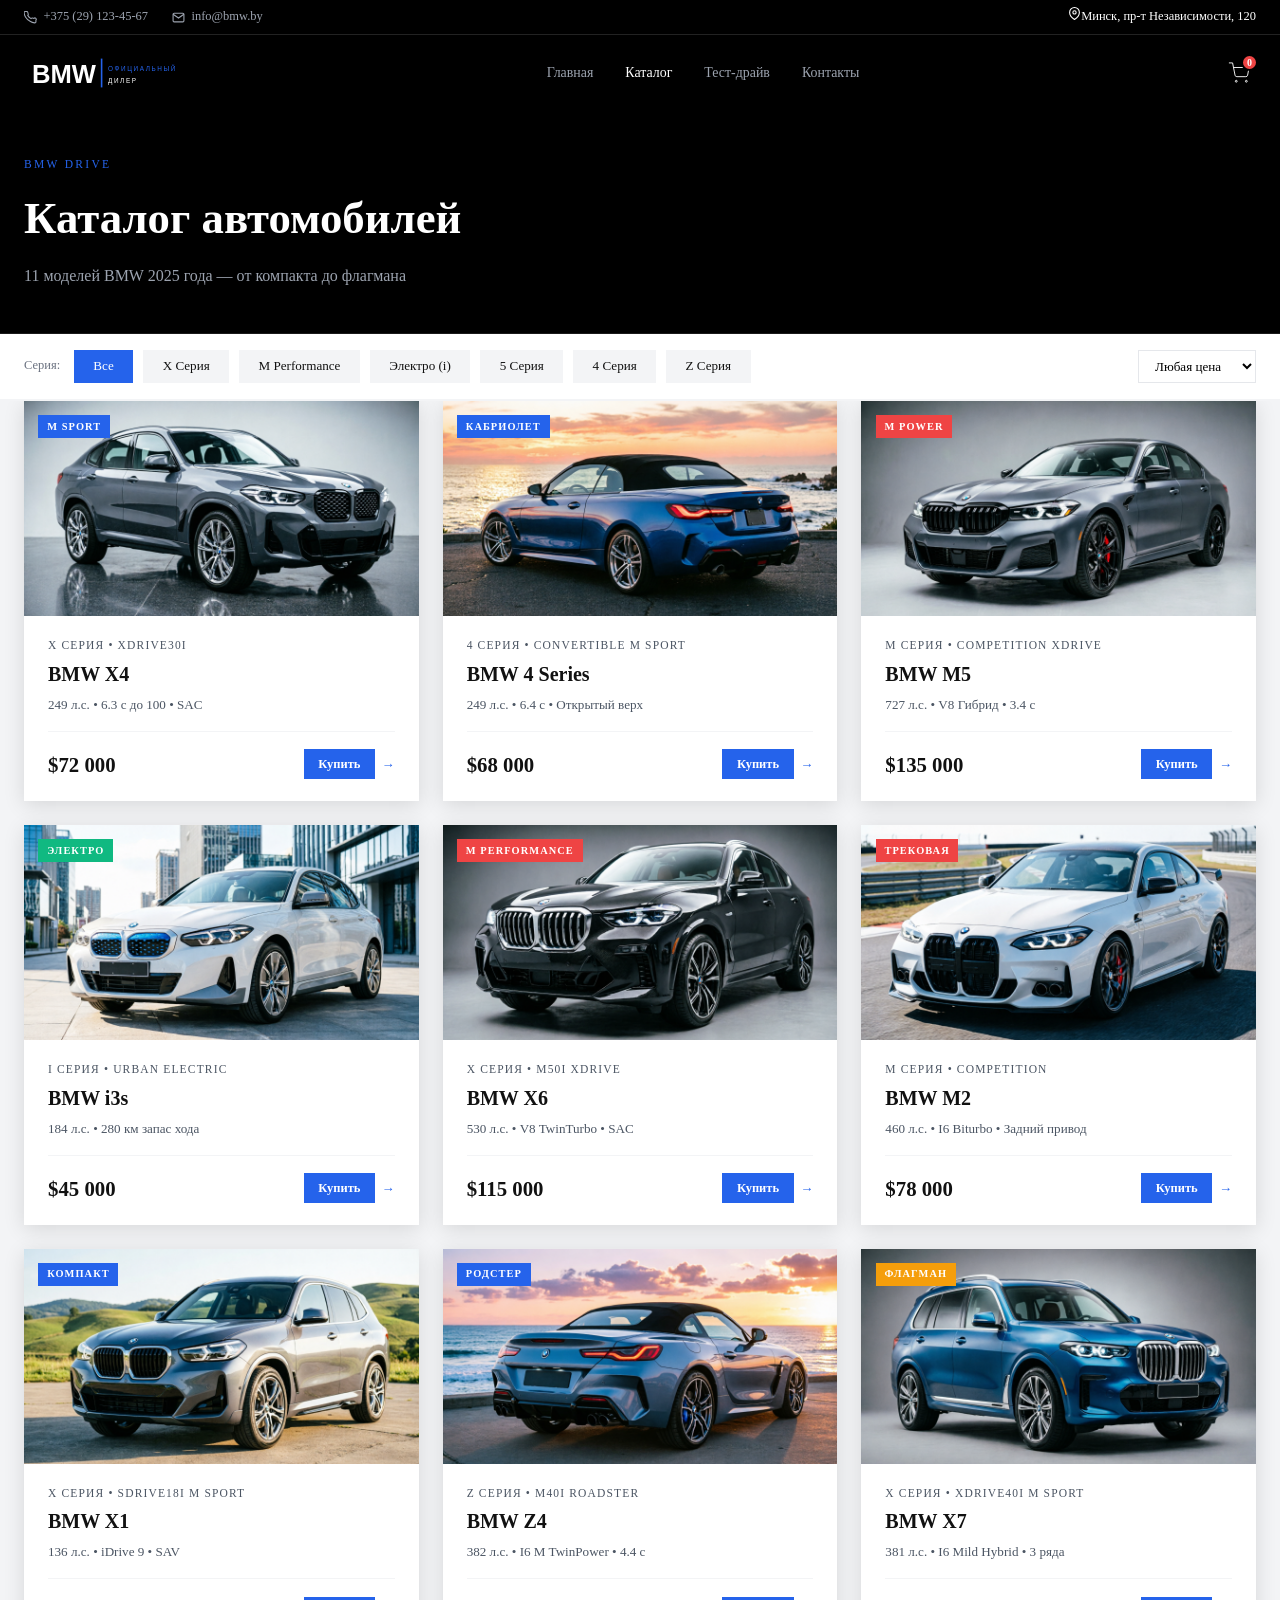
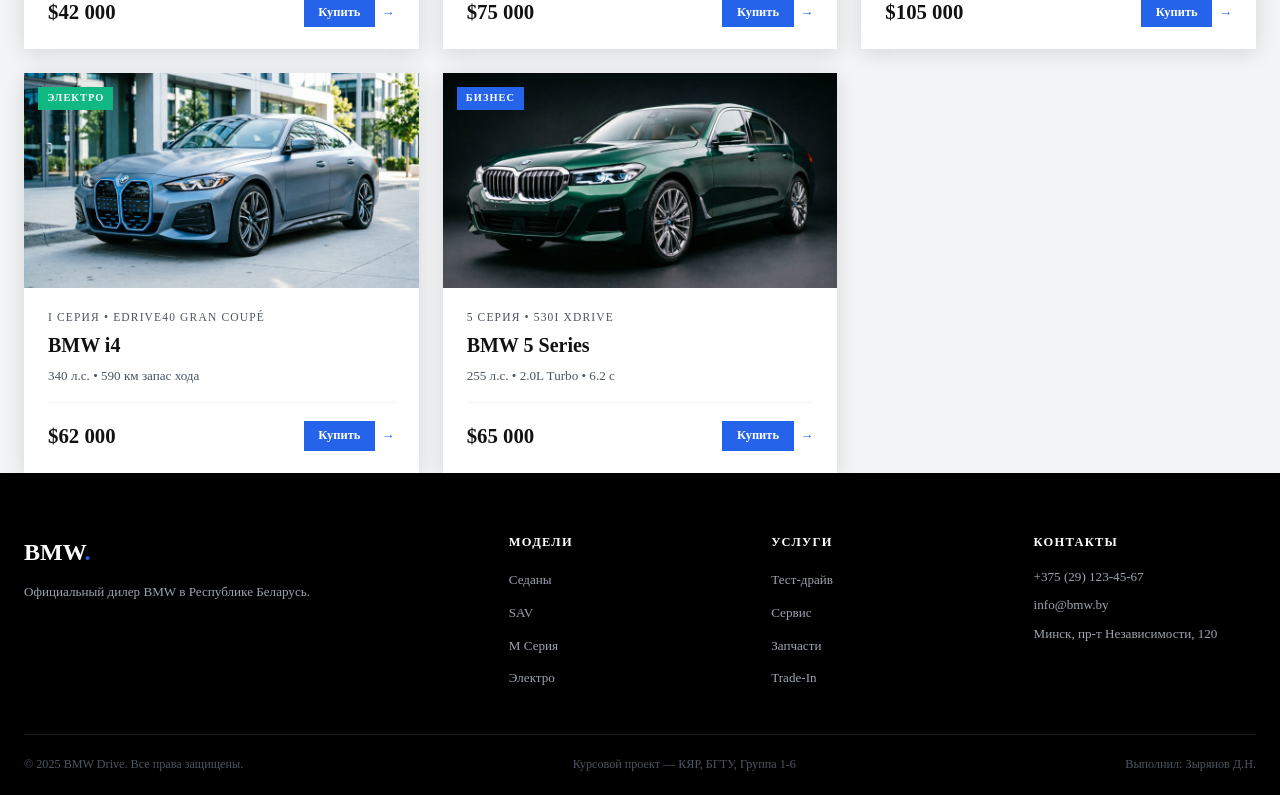
==== catalog.html @ 07d865f1 "Курсовой проект" ====
<!DOCTYPE html>
<html lang="ru">
<head>
  <meta charset="UTF-8">
  <meta name="viewport" content="width=device-width,initial-scale=1.0">
  <meta name="description" content="Каталог автомобилей BMW 2025 — 11 моделей.">
  <title>Каталог — BMW Drive</title>
  <link rel="stylesheet" href="css/styles.css">
</head>
<body>

<header class="site-header">
  <div class="header-top">
    <div class="container header-top-inner">
      <div class="header-contacts">
        <a href="tel:+375291234567"><svg width="13" height="13" viewBox="0 0 24 24" fill="none" stroke="currentColor" stroke-width="2"><path d="M22 16.92v3a2 2 0 01-2.18 2 19.79 19.79 0 01-8.63-3.07A19.5 19.5 0 013.07 11.5 19.79 19.79 0 01.09 2.82 2 2 0 012.08 1h3a2 2 0 012 1.72 12.84 12.84 0 00.7 2.81 2 2 0 01-.45 2.11L6.91 8.09a16 16 0 006 6l.62-.62a2 2 0 012.11-.45 12.84 12.84 0 002.81.7A2 2 0 0122 16.92z"/></svg>+375 (29) 123-45-67</a>
        <a href="mailto:info@bmw.by"><svg width="13" height="13" viewBox="0 0 24 24" fill="none" stroke="currentColor" stroke-width="2"><path d="M4 4h16c1.1 0 2 .9 2 2v12c0 1.1-.9 2-2 2H4c-1.1 0-2-.9-2-2V6c0-1.1.9-2 2-2z"/><polyline points="22,6 12,13 2,6"/></svg>info@bmw.by</a>
      </div>
      <div class="header-address"><svg width="13" height="13" viewBox="0 0 24 24" fill="none" stroke="currentColor" stroke-width="2"><path d="M21 10c0 7-9 13-9 13s-9-6-9-13a9 9 0 0118 0z"/><circle cx="12" cy="10" r="3"/></svg>Минск, пр-т Независимости, 120</div>
    </div>
  </div>
  <div class="header-main">
    <div class="container header-main-inner">
      <a href="index.html" class="logo" aria-label="BMW Drive">
        <svg xmlns="http://www.w3.org/2000/svg" viewBox="0 0 200 50" height="40">
          <rect width="200" height="50" fill="#000" rx="3"/>
          <text x="10" y="38" font-family="Arial Black,Arial,sans-serif" font-size="32" font-weight="900" fill="#fff">BMW</text>
          <rect x="96" y="7" width="2" height="36" fill="#2563eb"/>
          <text x="105" y="23" font-family="Arial,sans-serif" font-size="8" fill="#2563eb" letter-spacing="2">ОФИЦИАЛЬНЫЙ</text>
          <text x="105" y="37" font-family="Arial,sans-serif" font-size="8" fill="#fff" letter-spacing="2">ДИЛЕР</text>
        </svg>
      </a>
      <nav class="nav">
        <a href="index.html"     class="nav-link">Главная</a>
        <a href="catalog.html"   class="nav-link active">Каталог</a>
        <a href="testdrive.html" class="nav-link">Тест-драйв</a>
        <a href="contacts.html"  class="nav-link">Контакты</a>
      </nav>
      <div class="header-actions">
        <button class="action-btn" onclick="toggleCartModal()" aria-label="Корзина"><svg viewBox="0 0 24 24"><circle cx="9" cy="21" r="1"/><circle cx="20" cy="21" r="1"/><path d="M1 1h4l2.68 13.39a2 2 0 0 0 2 1.61h9.72a2 2 0 0 0 2-1.61L23 6H6"/></svg><span class="badge-count" id="cart-count">0</span></button>
      </div>
      <button class="burger" aria-label="Меню"><span></span><span></span><span></span></button>
    </div>
  </div>
  <nav class="mobile-nav">
    <a href="index.html" class="nav-link">Главная</a>
    <a href="catalog.html" class="nav-link">Каталог</a>
    <a href="testdrive.html" class="nav-link">Тест-драйв</a>
    <a href="contacts.html" class="nav-link">Контакты</a>
  </nav>
</header>

<main>

  <section class="catalog-hero">
    <div class="container">
      <p class="page-hero-label">BMW Drive</p>
      <h1 class="catalog-hero-title">Каталог автомобилей</h1>
      <p style="color:#9ca3af;margin-top:.5rem">11 моделей BMW 2025 года — от компакта до флагмана</p>
    </div>
  </section>

  <div class="filters">
    <div class="container filters-inner">
      <span style="font-size:.78rem;color:#6b7280;font-weight:500;margin-right:.25rem">Серия:</span>
      <button class="filter-btn active" data-filter="all">Все</button>
      <button class="filter-btn" data-filter="X">X Серия</button>
      <button class="filter-btn" data-filter="M">M Performance</button>
      <button class="filter-btn" data-filter="i">Электро (i)</button>
      <button class="filter-btn" data-filter="5">5 Серия</button>
      <button class="filter-btn" data-filter="4">4 Серия</button>
      <button class="filter-btn" data-filter="Z">Z Серия</button>
      <select class="form-select" style="margin-left:auto;padding:.42rem .75rem;font-size:.82rem;border:1.5px solid #e5e7eb"
              onchange="filterBySegment(this.value)" aria-label="Фильтр по цене">
        <option value="all">Любая цена</option>
        <option value="budget">до $50 000</option>
        <option value="mid">$50k – $80k</option>
        <option value="premium">$80k – $115k</option>
        <option value="luxury">от $115k</option>
      </select>
    </div>
  </div>

  <div class="section-gray">
    <div class="container">
      <div class="catalog-grid">

<!-- ── Карточка-шаблон: img + ссылка на car-detail.html?id=N ── -->

        <!-- 1. BMW X4 -->
        <article class="car-card catalog-card" data-series="X" data-segment="mid">
          <a href="car-detail.html?id=1" class="car-card-img">
            <img src="images/BMW_X4_xDrive30i.png" alt="BMW X4"
                  loading="lazy">
            <span class="car-badge">M Sport</span>
          </a>
          <div class="car-card-body">
            <p class="car-series">X Серия • xDrive30i</p>
            <h2 class="car-name">BMW X4</h2>
            <p class="car-spec-line">249 л.с. • 6.3 с до 100 • SAC</p>
            <div class="car-card-footer">
              <div class="car-price">$72 000</div>
              <div class="car-actions">
                <button onclick="addToCart('1','BMW X4',72000)" class="btn btn-blue" style="padding:.35rem .8rem;font-size:.78rem">Купить</button>
                <a href="car-detail.html?id=1" class="car-link">→</a>
              </div>
            </div>
          </div>
        </article>

        <!-- 2. BMW 4 Series Convertible -->
        <article class="car-card catalog-card" data-series="4" data-segment="mid">
          <a href="car-detail.html?id=2" class="car-card-img">
            <img src="images/BMW_4_Series_Convertible.png" alt="BMW 4 Series"
                  loading="lazy">
            <span class="car-badge">Кабриолет</span>
          </a>
          <div class="car-card-body">
            <p class="car-series">4 Серия • Convertible M Sport</p>
            <h2 class="car-name">BMW 4 Series</h2>
            <p class="car-spec-line">249 л.с. • 6.4 с • Открытый верх</p>
            <div class="car-card-footer">
              <div class="car-price">$68 000</div>
              <div class="car-actions">
                <button onclick="addToCart('2','BMW 4 Series',68000)" class="btn btn-blue" style="padding:.35rem .8rem;font-size:.78rem">Купить</button>
                <a href="car-detail.html?id=2" class="car-link">→</a>
              </div>
            </div>
          </div>
        </article>

        <!-- 3. BMW M5 Competition -->
        <article class="car-card catalog-card" data-series="M" data-segment="luxury">
          <a href="car-detail.html?id=3" class="car-card-img">
            <img src="images/BMW_M5_Competition.png" alt="BMW M5"
                  loading="lazy">
            <span class="car-badge" style="background:#ef4444">M Power</span>
          </a>
          <div class="car-card-body">
            <p class="car-series">M Серия • Competition xDrive</p>
            <h2 class="car-name">BMW M5</h2>
            <p class="car-spec-line">727 л.с. • V8 Гибрид • 3.4 с</p>
            <div class="car-card-footer">
              <div class="car-price">$135 000</div>
              <div class="car-actions">
                <button onclick="addToCart('3','BMW M5',135000)" class="btn btn-blue" style="padding:.35rem .8rem;font-size:.78rem">Купить</button>
                <a href="car-detail.html?id=3" class="car-link">→</a>
              </div>
            </div>
          </div>
        </article>

        <!-- 4. BMW i3s -->
        <article class="car-card catalog-card" data-series="i" data-segment="budget">
          <a href="car-detail.html?id=4" class="car-card-img">
            <img src="images/BMW_i3s.png" alt="BMW i3s"
                 loading="lazy">
            <span class="car-badge" style="background:#10b981">Электро</span>
          </a>
          <div class="car-card-body">
            <p class="car-series">i Серия • Urban Electric</p>
            <h2 class="car-name">BMW i3s</h2>
            <p class="car-spec-line">184 л.с. • 280 км запас хода</p>
            <div class="car-card-footer">
              <div class="car-price">$45 000</div>
              <div class="car-actions">
                <button onclick="addToCart('4','BMW i3s',45000)" class="btn btn-blue" style="padding:.35rem .8rem;font-size:.78rem">Купить</button>
                <a href="car-detail.html?id=4" class="car-link">→</a>
              </div>
            </div>
          </div>
        </article>

        <!-- 5. BMW X6 M50i -->
        <article class="car-card catalog-card" data-series="X" data-segment="premium">
          <a href="car-detail.html?id=5" class="car-card-img">
            <img src="images/BMW_X6_M50i.png" alt="BMW X6"
                  loading="lazy">
            <span class="car-badge" style="background:#ef4444">M Performance</span>
          </a>
          <div class="car-card-body">
            <p class="car-series">X Серия • M50i xDrive</p>
            <h2 class="car-name">BMW X6</h2>
            <p class="car-spec-line">530 л.с. • V8 TwinTurbo • SAC</p>
            <div class="car-card-footer">
              <div class="car-price">$115 000</div>
              <div class="car-actions">
                <button onclick="addToCart('5','BMW X6',115000)" class="btn btn-blue" style="padding:.35rem .8rem;font-size:.78rem">Купить</button>
                <a href="car-detail.html?id=5" class="car-link">→</a>
              </div>
            </div>
          </div>
        </article>

        <!-- 6. BMW M2 Competition -->
        <article class="car-card catalog-card" data-series="M" data-segment="mid">
          <a href="car-detail.html?id=6" class="car-card-img">
            <img src="images/BMW_M2_Competition.png" alt="BMW M2"
                  loading="lazy">
            <span class="car-badge" style="background:#ef4444">Трековая</span>
          </a>
          <div class="car-card-body">
            <p class="car-series">M Серия • Competition</p>
            <h2 class="car-name">BMW M2</h2>
            <p class="car-spec-line">460 л.с. • I6 Biturbo • Задний привод</p>
            <div class="car-card-footer">
              <div class="car-price">$78 000</div>
              <div class="car-actions">
                <button onclick="addToCart('6','BMW M2',78000)" class="btn btn-blue" style="padding:.35rem .8rem;font-size:.78rem">Купить</button>
                <a href="car-detail.html?id=6" class="car-link">→</a>
              </div>
            </div>
          </div>
        </article>

        <!-- 7. BMW X1 -->
        <article class="car-card catalog-card" data-series="X" data-segment="budget">
          <a href="car-detail.html?id=7" class="car-card-img">
            <img src="images/BMW_X1_sDrive18i.png" alt="BMW X1"
                  loading="lazy">
            <span class="car-badge">Компакт</span>
          </a>
          <div class="car-card-body">
            <p class="car-series">X Серия • sDrive18i M Sport</p>
            <h2 class="car-name">BMW X1</h2>
            <p class="car-spec-line">136 л.с. • iDrive 9 • SAV</p>
            <div class="car-card-footer">
              <div class="car-price">$42 000</div>
              <div class="car-actions">
                <button onclick="addToCart('7','BMW X1',42000)" class="btn btn-blue" style="padding:.35rem .8rem;font-size:.78rem">Купить</button>
                <a href="car-detail.html?id=7" class="car-link">→</a>
              </div>
            </div>
          </div>
        </article>

        <!-- 8. BMW Z4 M40i -->
        <article class="car-card catalog-card" data-series="Z" data-segment="mid">
          <a href="car-detail.html?id=8" class="car-card-img">
            <img src="images/BMW_Z4_M40i.png" alt="BMW Z4"
                 loading="lazy">
            <span class="car-badge">Родстер</span>
          </a>
          <div class="car-card-body">
            <p class="car-series">Z Серия • M40i Roadster</p>
            <h2 class="car-name">BMW Z4</h2>
            <p class="car-spec-line">382 л.с. • I6 M TwinPower • 4.4 с</p>
            <div class="car-card-footer">
              <div class="car-price">$75 000</div>
              <div class="car-actions">
                <button onclick="addToCart('8','BMW Z4',75000)" class="btn btn-blue" style="padding:.35rem .8rem;font-size:.78rem">Купить</button>
                <a href="car-detail.html?id=8" class="car-link">→</a>
              </div>
            </div>
          </div>
        </article>

        <!-- 9. BMW X7 -->
        <article class="car-card catalog-card" data-series="X" data-segment="premium">
          <a href="car-detail.html?id=9" class="car-card-img">
            <img src="images/BMW_X7_xDrive40i.png" alt="BMW X7"
                  loading="lazy">
            <span class="car-badge" style="background:#f59e0b">Флагман</span>
          </a>
          <div class="car-card-body">
            <p class="car-series">X Серия • xDrive40i M Sport</p>
            <h2 class="car-name">BMW X7</h2>
            <p class="car-spec-line">381 л.с. • I6 Mild Hybrid • 3 ряда</p>
            <div class="car-card-footer">
              <div class="car-price">$105 000</div>
              <div class="car-actions">
                <button onclick="addToCart('9','BMW X7',105000)" class="btn btn-blue" style="padding:.35rem .8rem;font-size:.78rem">Купить</button>
                <a href="car-detail.html?id=9" class="car-link">→</a>
              </div>
            </div>
          </div>
        </article>

        <!-- 10. BMW i4 eDrive40 -->
        <article class="car-card catalog-card" data-series="i" data-segment="mid">
          <a href="car-detail.html?id=10" class="car-card-img">
            <img src="images/BMW_i4_eDrive40.png" alt="BMW i4"
                 loading="lazy">
            <span class="car-badge" style="background:#10b981">Электро</span>
          </a>
          <div class="car-card-body">
            <p class="car-series">i Серия • eDrive40 Gran Coupé</p>
            <h2 class="car-name">BMW i4</h2>
            <p class="car-spec-line">340 л.с. • 590 км запас хода</p>
            <div class="car-card-footer">
              <div class="car-price">$62 000</div>
              <div class="car-actions">
                <button onclick="addToCart('10','BMW i4',62000)" class="btn btn-blue" style="padding:.35rem .8rem;font-size:.78rem">Купить</button>
                <a href="car-detail.html?id=10" class="car-link">→</a>
              </div>
            </div>
          </div>
        </article>

        <!-- 11. BMW 5 Series 530i -->
        <article class="car-card catalog-card" data-series="5" data-segment="mid">
          <a href="car-detail.html?id=11" class="car-card-img">
            <img src="images/BMW_5_Series_530i.png" alt="BMW 5 Series"
                  loading="lazy">
            <span class="car-badge">Бизнес</span>
          </a>
          <div class="car-card-body">
            <p class="car-series">5 Серия • 530i xDrive</p>
            <h2 class="car-name">BMW 5 Series</h2>
            <p class="car-spec-line">255 л.с. • 2.0L Turbo • 6.2 с</p>
            <div class="car-card-footer">
              <div class="car-price">$65 000</div>
              <div class="car-actions">
                <button onclick="addToCart('11','BMW 5 Series',65000)" class="btn btn-blue" style="padding:.35rem .8rem;font-size:.78rem">Купить</button>
                <a href="car-detail.html?id=11" class="car-link">→</a>
              </div>
            </div>
          </div>
        </article>

      </div>
    </div>
  </div>

</main>

<footer class="site-footer">
  <div class="container">
    <div class="footer-grid">
      <div><div class="footer-logo">BMW<span>.</span></div><p class="footer-about">Официальный дилер BMW в Республике Беларусь.</p></div>
      <div><p class="footer-col-title">Модели</p><ul class="footer-links"><li><a href="catalog.html?s=5">Седаны</a></li><li><a href="catalog.html?s=X">SAV</a></li><li><a href="catalog.html?s=M">M Серия</a></li><li><a href="catalog.html?s=i">Электро</a></li></ul></div>
      <div><p class="footer-col-title">Услуги</p><ul class="footer-links"><li><a href="testdrive.html">Тест-драйв</a></li><li><a href="contacts.html">Сервис</a></li><li><a href="contacts.html">Запчасти</a></li><li><a href="contacts.html">Trade-In</a></li></ul></div>
      <div><p class="footer-col-title">Контакты</p><ul class="footer-contacts"><li>+375 (29) 123-45-67</li><li>info@bmw.by</li><li>Минск, пр-т Независимости, 120</li></ul></div>
    </div>
    <div class="footer-bottom"><span>© 2025 BMW Drive. Все права защищены.</span>
        <span>Курсовой проект — КЯР, БГТУ, Группа 1-6 </span>
        <span>Выполнил: Зырянов Д.Н.</span></div>
  </div>
</footer>

<div class="modal-overlay" id="cart-modal" role="dialog" aria-modal="true"><div class="modal-box"><button class="modal-close" onclick="closeModal('cart-modal')">×</button><p class="modal-title"> Корзина</p><div id="cart-items"></div><div id="cart-total-block" class="cart-total" style="display:none">Итого: $<span id="cart-sum">0</span><br><button onclick="alert(' Заявка принята!')" class="btn btn-blue" style="width:100%;margin-top:1rem;justify-content:center">Оформить заявку</button></div></div></div>

<script src="js/main.js"></script>
</body>
</html>
---- css/styles.css ----
@charset "UTF-8";
/* BMW Drive — Стили  */
/* ── Переменные ── */
/* ── Сброс ── */
*,
*::before,
*::after {
  -webkit-box-sizing: border-box;
          box-sizing: border-box;
  margin: 0;
  padding: 0;
}

html {
  scroll-behavior: smooth;
  font-size: 16px;
}

body {
  font-family: "Verdana";
  background: #fff;
  color: #111;
  line-height: 1.6;
}

img {
  display: block;
  max-width: 100%;
  height: auto;
}

a {
  text-decoration: none;
  color: inherit;
}

ul {
  list-style: none;
}

button {
  font-family: "Verdana";
  cursor: pointer;
  border: none;
  background: none;
}

/* ── Контейнер ── */
.container {
  max-width: 1280px;
  margin: 0 auto;
  padding: 0 1.5rem;
}

/* ── Кнопки ── */
.btn {
  display: -webkit-inline-box;
  display: -ms-inline-flexbox;
  display: inline-flex;
  -webkit-box-align: center;
      -ms-flex-align: center;
          align-items: center;
  gap: 0.5rem;
  padding: 0.85rem 2rem;
  font-size: 0.9rem;
  font-weight: 600;
  border: 2px solid transparent;
}

.btn-blue {
  background: #2563eb;
  color: #fff;
}

.btn-blue:hover {
  background: #1d4ed8;
  -webkit-transform: translateY(-2px);
      -ms-transform: translateY(-2px);
          transform: translateY(-2px);
}

.btn-black {
  background: #000;
  color: #fff;
}

.btn-black:hover {
  background: #1f2937;
  -webkit-transform: translateY(-2px);
      -ms-transform: translateY(-2px);
          transform: translateY(-2px);
}

.btn-outline {
  background: transparent;
  color: #fff;
  border-color: #fff;
}

.btn-outline:hover {
  background: #fff;
  color: #000;
}

/* ── Шапка ── */
.site-header {
  position: sticky;
  top: 0;
  z-index: 100;
  background: #000;
  color: #fff;
  -webkit-box-shadow: 0 2px 12px rgba(0, 0, 0, 0.5);
          box-shadow: 0 2px 12px rgba(0, 0, 0, 0.5);
}

.header-top {
  border-bottom: 1px solid #222;
  padding: 0.45rem 0;
  font-size: 0.78rem;
}

.header-top-inner {
  display: -webkit-box;
  display: -ms-flexbox;
  display: flex;
  -webkit-box-pack: justify;
      -ms-flex-pack: justify;
          justify-content: space-between;
  -webkit-box-align: center;
      -ms-flex-align: center;
          align-items: center;
}

.header-contacts {
  display: -webkit-box;
  display: -ms-flexbox;
  display: flex;
  gap: 1.5rem;
}

.header-contacts a {
  color: #9ca3af;
  display: -webkit-box;
  display: -ms-flexbox;
  display: flex;
  -webkit-box-align: center;
      -ms-flex-align: center;
          align-items: center;
  gap: 0.4rem;
}

.header-contacts a:hover {
  color: #2563eb;
}

.header-main-inner {
  display: -webkit-box;
  display: -ms-flexbox;
  display: flex;
  -webkit-box-align: center;
      -ms-flex-align: center;
          align-items: center;
  -webkit-box-pack: justify;
      -ms-flex-pack: justify;
          justify-content: space-between;
  height: 76px;
  gap: 1rem;
}

.logo {
  display: -webkit-box;
  display: -ms-flexbox;
  display: flex;
  -webkit-box-align: center;
      -ms-flex-align: center;
          align-items: center;
}

.logo:hover {
  opacity: 0.85;
}

.nav {
  display: -webkit-box;
  display: -ms-flexbox;
  display: flex;
  -webkit-box-align: center;
      -ms-flex-align: center;
          align-items: center;
  gap: 0.2rem;
}

.nav-link {
  padding: 0.5rem 0.9rem;
  font-size: 0.87rem;
  font-weight: 500;
  color: #9ca3af;
  position: relative;
}

.nav-link:hover,
.nav-link.active {
  color: #fff;
}

.header-actions {
  display: -webkit-box;
  display: -ms-flexbox;
  display: flex;
  -webkit-box-align: center;
      -ms-flex-align: center;
          align-items: center;
  gap: 1rem;
}

.action-btn {
  position: relative;
  color: #fff;
  padding: 6px;
  display: -webkit-box;
  display: -ms-flexbox;
  display: flex;
  -webkit-box-align: center;
      -ms-flex-align: center;
          align-items: center;
  -webkit-box-pack: center;
      -ms-flex-pack: center;
          justify-content: center;
}

.action-btn:hover {
  color: #2563eb;
}

.action-btn svg {
  width: 22px;
  height: 22px;
  stroke: currentColor;
  fill: none;
}

.badge-count {
  position: absolute;
  top: -2px;
  right: -2px;
  background: #ef4444;
  color: #fff;
  font-size: 10px;
  font-weight: 700;
  min-width: 17px;
  height: 17px;
  border-radius: 9px;
  display: -webkit-box;
  display: -ms-flexbox;
  display: flex;
  -webkit-box-align: center;
      -ms-flex-align: center;
          align-items: center;
  -webkit-box-pack: center;
      -ms-flex-pack: center;
          justify-content: center;
  border: 2px solid #000;
}

.burger {
  display: none;
  -webkit-box-orient: vertical;
  -webkit-box-direction: normal;
      -ms-flex-direction: column;
          flex-direction: column;
  gap: 5px;
  padding: 0.4rem;
}

.burger span {
  display: block;
  width: 24px;
  height: 2px;
  background: #fff;
}

.burger.open span:nth-child(1) {
  -webkit-transform: translateY(7px) rotate(45deg);
      -ms-transform: translateY(7px) rotate(45deg);
          transform: translateY(7px) rotate(45deg);
}

.burger.open span:nth-child(2) {
  opacity: 0;
}

.burger.open span:nth-child(3) {
  -webkit-transform: translateY(-7px) rotate(-45deg);
      -ms-transform: translateY(-7px) rotate(-45deg);
          transform: translateY(-7px) rotate(-45deg);
}

.mobile-nav {
  display: none;
  -webkit-box-orient: vertical;
  -webkit-box-direction: normal;
      -ms-flex-direction: column;
          flex-direction: column;
  background: #0d0d0d;
  border-top: 1px solid #222;
}

.mobile-nav.open {
  display: -webkit-box;
  display: -ms-flexbox;
  display: flex;
}

.mobile-nav .nav-link {
  padding: 0.85rem 1.5rem;
  border-bottom: 1px solid #1a1a1a;
  font-size: 1rem;
}

/* ── Hero ── */
.hero {
  position: relative;
  height: 680px;
  overflow: hidden;
  background: #000;
}

.hero-slides {
  position: relative;
  width: 100%;
  height: 100%;
}

.js-slide {
  position: absolute;
  top: 0;
  left: 0;
  right: 0;
  bottom: 0;
  opacity: 0;
  -webkit-transition: opacity 0.9s ease;
  transition: opacity 0.9s ease;
  z-index: 1;
}

.js-slide img {
  width: 100%;
  height: 100%;
  -o-object-fit: cover;
     object-fit: cover;
  display: block;
}

.js-slide.active-slide {
  opacity: 1;
  z-index: 2;
}

.hero-overlay {
  position: absolute;
  top: 0;
  left: 0;
  right: 0;
  bottom: 0;
  background: -webkit-gradient(linear, left top, right top, color-stop(40%, rgba(0, 0, 0, 0.78)), to(rgba(0, 0, 0, 0.18)));
  background: linear-gradient(to right, rgba(0, 0, 0, 0.78) 40%, rgba(0, 0, 0, 0.18) 100%);
  z-index: 2;
}

.hero-content {
  position: absolute;
  top: 0;
  left: 0;
  right: 0;
  bottom: 0;
  z-index: 3;
  display: -webkit-box;
  display: -ms-flexbox;
  display: flex;
  -webkit-box-align: center;
      -ms-flex-align: center;
          align-items: center;
}

.slide-text {
  color: #fff;
  max-width: 580px;
}

.hero-label {
  font-size: 0.72rem;
  letter-spacing: 0.25em;
  text-transform: uppercase;
  color: #9ca3af;
  margin-bottom: 0.85rem;
}

.hero-title {
  font-size: 3.5rem;
  font-weight: 800;
  line-height: 1;
  margin-bottom: 0.85rem;
}

.hero-desc {
  font-size: 1rem;
  color: #d1d5db;
  margin-bottom: 1.75rem;
  max-width: 460px;
}

.slider-arrow {
  position: absolute;
  top: 50%;
  -webkit-transform: translateY(-50%);
      -ms-transform: translateY(-50%);
          transform: translateY(-50%);
  z-index: 10;
  width: 52px;
  height: 52px;
  border-radius: 50%;
  background: rgba(0, 0, 0, 0.5);
  border: 2px solid rgba(255, 255, 255, 0.3);
  color: #fff;
  display: -webkit-box;
  display: -ms-flexbox;
  display: flex;
  -webkit-box-align: center;
      -ms-flex-align: center;
          align-items: center;
  -webkit-box-pack: center;
      -ms-flex-pack: center;
          justify-content: center;
  cursor: pointer;
}

.slider-arrow:hover {
  background: #2563eb;
  border-color: #2563eb;
  -webkit-transform: translateY(-50%) scale(1.1);
      -ms-transform: translateY(-50%) scale(1.1);
          transform: translateY(-50%) scale(1.1);
}

.slider-prev {
  left: 1.75rem;
}

.slider-next {
  right: 1.75rem;
}

.hero-dots {
  position: absolute;
  bottom: 1.75rem;
  left: 50%;
  -webkit-transform: translateX(-50%);
      -ms-transform: translateX(-50%);
          transform: translateX(-50%);
  z-index: 10;
  display: -webkit-box;
  display: -ms-flexbox;
  display: flex;
  gap: 0.6rem;
}

.hero-dot {
  width: 10px;
  height: 10px;
  border-radius: 50%;
  background: rgba(255, 255, 255, 0.35);
  border: none;
  cursor: pointer;
  padding: 0;
}

.hero-dot.active-dot {
  background: #2563eb;
  -webkit-transform: scale(1.35);
      -ms-transform: scale(1.35);
          transform: scale(1.35);
}

/* ── Секции ── */
.section {
  padding: 5rem 0;
}

.section-gray {
  background: #f3f4f6;
}

.section-dark {
  background: #000;
  color: #fff;
}

.section-header {
  display: -webkit-box;
  display: -ms-flexbox;
  display: flex;
  -webkit-box-align: end;
      -ms-flex-align: end;
          align-items: flex-end;
  -webkit-box-pack: justify;
      -ms-flex-pack: justify;
          justify-content: space-between;
  margin-bottom: 2.5rem;
  -ms-flex-wrap: wrap;
      flex-wrap: wrap;
  gap: 1rem;
}

.section-title {
  font-size: 2.4rem;
  font-weight: 800;
  line-height: 1.1;
}

.section-title span {
  color: #2563eb;
}

.section-subtitle {
  color: #4b5563;
  font-size: 0.95rem;
  margin-top: 0.4rem;
}

/* ── Карточки ── */
.cars-grid,
.catalog-grid {
  display: grid;
  grid-template-columns: repeat(3, 1fr);
  gap: 1.5rem;
}

.car-card,
.catalog-card {
  background: #fff;
  -webkit-box-shadow: 0 4px 20px rgba(0, 0, 0, 0.12);
          box-shadow: 0 4px 20px rgba(0, 0, 0, 0.12);
  overflow: hidden;
  -webkit-transition: -webkit-box-shadow 0.25s ease, -webkit-transform 0.25s ease;
  transition: -webkit-box-shadow 0.25s ease, -webkit-transform 0.25s ease;
  transition: box-shadow 0.25s ease, transform 0.25s ease;
  transition: box-shadow 0.25s ease, transform 0.25s ease, -webkit-box-shadow 0.25s ease, -webkit-transform 0.25s ease;
  display: -webkit-box;
  display: -ms-flexbox;
  display: flex;
  -webkit-box-orient: vertical;
  -webkit-box-direction: normal;
      -ms-flex-direction: column;
          flex-direction: column;
}

.car-card:hover,
.catalog-card:hover {
  -webkit-box-shadow: 0 8px 40px rgba(0, 0, 0, 0.2);
          box-shadow: 0 8px 40px rgba(0, 0, 0, 0.2);
  -webkit-transform: translateY(-5px);
      -ms-transform: translateY(-5px);
          transform: translateY(-5px);
}

.car-card:hover .car-card-img img {
  -webkit-transform: scale(1.07);
      -ms-transform: scale(1.07);
          transform: scale(1.07);
}

.car-card-img {
  position: relative;
  overflow: hidden;
  height: 215px;
}

.car-card-img img {
  width: 100%;
  height: 100%;
  -o-object-fit: cover;
     object-fit: cover;
  -webkit-transition: -webkit-transform 0.5s ease;
  transition: -webkit-transform 0.5s ease;
  transition: transform 0.5s ease;
  transition: transform 0.5s ease, -webkit-transform 0.5s ease;
}

.car-badge {
  position: absolute;
  top: 0.9rem;
  left: 0.9rem;
  background: #2563eb;
  color: #fff;
  font-size: 0.65rem;
  font-weight: 700;
  letter-spacing: 0.1em;
  text-transform: uppercase;
  padding: 0.2rem 0.55rem;
}

.fav-btn {
  position: absolute;
  top: 0.9rem;
  right: 0.9rem;
  background: rgba(0, 0, 0, 0.52);
  border-radius: 50%;
  width: 34px;
  height: 34px;
  display: -webkit-box;
  display: -ms-flexbox;
  display: flex;
  -webkit-box-align: center;
      -ms-flex-align: center;
          align-items: center;
  -webkit-box-pack: center;
      -ms-flex-pack: center;
          justify-content: center;
  cursor: pointer;
}

.fav-btn svg {
  width: 17px;
  height: 17px;
  stroke: #fff;
  fill: none;
}

.fav-btn:hover {
  background: rgba(239, 68, 68, 0.8);
}

.fav-btn.active svg {
  fill: #ef4444;
  stroke: #ef4444;
}

.car-card-body {
  padding: 1.25rem 1.5rem;
  -webkit-box-flex: 1;
      -ms-flex: 1;
          flex: 1;
  display: -webkit-box;
  display: -ms-flexbox;
  display: flex;
  -webkit-box-orient: vertical;
  -webkit-box-direction: normal;
      -ms-flex-direction: column;
          flex-direction: column;
}

.car-series {
  font-size: 0.72rem;
  color: #4b5563;
  text-transform: uppercase;
  letter-spacing: 0.1em;
  margin-bottom: 0.2rem;
}

.car-name {
  font-size: 1.25rem;
  font-weight: 700;
  margin-bottom: 0.25rem;
}

.car-spec-line {
  font-size: 0.82rem;
  color: #4b5563;
  margin-bottom: 1rem;
}

.car-card-footer {
  display: -webkit-box;
  display: -ms-flexbox;
  display: flex;
  -webkit-box-align: center;
      -ms-flex-align: center;
          align-items: center;
  -webkit-box-pack: justify;
      -ms-flex-pack: justify;
          justify-content: space-between;
  margin-top: auto;
  padding-top: 1rem;
  border-top: 1px solid #f3f4f6;
  gap: 0.5rem;
  -ms-flex-wrap: wrap;
      flex-wrap: wrap;
}

.car-price {
  font-size: 1.3rem;
  font-weight: 800;
}

.car-price span {
  font-size: 0.78rem;
  font-weight: 400;
  color: #4b5563;
}

.car-link {
  font-size: 0.82rem;
  font-weight: 600;
  color: #2563eb;
  display: -webkit-inline-box;
  display: -ms-inline-flexbox;
  display: inline-flex;
  -webkit-box-align: center;
      -ms-flex-align: center;
          align-items: center;
  gap: 0.3rem;
}

.car-link:hover {
  gap: 0.55rem;
}

.car-actions {
  display: -webkit-box;
  display: -ms-flexbox;
  display: flex;
  gap: 0.4rem;
  -webkit-box-align: center;
      -ms-flex-align: center;
          align-items: center;
}

/* ── Преимущества ─ */
.features-grid {
  display: grid;
  grid-template-columns: repeat(3, 1fr);
  gap: 2.5rem;
}

.feature-item {
  text-align: center;
}

.feature-icon {
  width: 68px;
  height: 68px;
  background: #dbeafe;
  border-radius: 50%;
  display: -webkit-box;
  display: -ms-flexbox;
  display: flex;
  -webkit-box-align: center;
      -ms-flex-align: center;
          align-items: center;
  -webkit-box-pack: center;
      -ms-flex-pack: center;
          justify-content: center;
  margin: 0 auto 1.25rem;
  color: #2563eb;
}

.feature-icon svg {
  width: 30px;
  height: 30px;
}

.feature-title {
  font-size: 1.05rem;
  font-weight: 700;
  margin-bottom: 0.6rem;
}

.feature-desc {
  font-size: 0.87rem;
  color: #4b5563;
  line-height: 1.7;
}

/* ── Статистика ── */
.stats-bar {
  background: #1a1a1a;
  color: #fff;
  padding: 2.75rem 0;
}

.stats-grid {
  display: grid;
  grid-template-columns: repeat(4, 1fr);
  gap: 2rem;
  text-align: center;
}

.stat-num {
  display: block;
  font-size: 2.4rem;
  font-weight: 800;
  color: #2563eb;
  line-height: 1;
  margin-bottom: 0.3rem;
}

.stat-label {
  font-size: 0.75rem;
  color: #9ca3af;
  text-transform: uppercase;
  letter-spacing: 0.1em;
}

/* ── CTA ── */
.cta-section {
  padding: 5rem 0;
  background: #000;
  color: #fff;
  text-align: center;
}

.cta-title {
  font-size: 2.8rem;
  font-weight: 800;
  margin-bottom: 0.85rem;
}

.cta-desc {
  font-size: 1rem;
  color: #9ca3af;
  max-width: 520px;
  margin: 0 auto 2.25rem;
}

/* ── Каталог ── */
.catalog-hero {
  background: #000;
  color: #fff;
  padding: 2.75rem 0;
  border-bottom: 1px solid #1a1a1a;
}

.catalog-hero-title {
  font-size: 2.8rem;
  font-weight: 800;
}

.filters {
  background: #fff;
  border-bottom: 2px solid #f3f4f6;
  padding: 1rem 0;
  position: sticky;
  top: 96px;
  z-index: 50;
}

.filters-inner {
  display: -webkit-box;
  display: -ms-flexbox;
  display: flex;
  gap: 0.6rem;
  -ms-flex-wrap: wrap;
      flex-wrap: wrap;
  -webkit-box-align: center;
      -ms-flex-align: center;
          align-items: center;
}

.filter-btn {
  padding: 0.42rem 1.1rem;
  font-size: 0.82rem;
  font-weight: 500;
  background: #f3f4f6;
  color: #111;
  border: 2px solid transparent;
}

.filter-btn:hover {
  border-color: #2563eb;
  color: #2563eb;
}

.filter-btn.active {
  background: #2563eb;
  color: #fff;
  border-color: #2563eb;
}

/* ── Страница авто ── */
.page-hero {
  background: #000;
  color: #fff;
  padding: 2.5rem 0;
}

.page-hero-label {
  font-size: 0.72rem;
  letter-spacing: 0.2em;
  text-transform: uppercase;
  color: #2563eb;
  margin-bottom: 0.6rem;
}

.page-hero-title {
  font-size: 3rem;
  font-weight: 800;
  line-height: 1.1;
}

.page-hero-sub {
  color: #9ca3af;
  margin-top: 0.6rem;
  font-size: 0.95rem;
}

.breadcrumb {
  display: -webkit-box;
  display: -ms-flexbox;
  display: flex;
  -webkit-box-align: center;
      -ms-flex-align: center;
          align-items: center;
  gap: 0.5rem;
  font-size: 0.78rem;
  color: #9ca3af;
  padding: 0.85rem 0;
}

.breadcrumb a {
  color: #9ca3af;
}

.breadcrumb a:hover {
  color: #fff;
}

.breadcrumb .sep {
  color: #444;
}

.breadcrumb .current {
  color: #fff;
}

.car-detail-hero {
  background: #000;
  color: #fff;
  padding: 1.5rem 0 2.5rem;
}

.car-detail-inner {
  display: grid;
  grid-template-columns: 1.1fr 1fr;
  gap: 3rem;
  -webkit-box-align: start;
      -ms-flex-align: start;
          align-items: start;
}

.car-gallery {
  position: sticky;
  top: 92px;
}

.car-gallery-main {
  width: 100%;
  height: 340px;
  -o-object-fit: cover;
     object-fit: cover;
  border: 2px solid #222;
}

.car-gallery-thumbs {
  display: -webkit-box;
  display: -ms-flexbox;
  display: flex;
  gap: 0.5rem;
  margin-top: 0.6rem;
}

.thumb {
  width: 78px;
  height: 52px;
  -o-object-fit: cover;
     object-fit: cover;
  cursor: pointer;
  opacity: 0.55;
  border: 2px solid transparent;
}

.thumb:hover,
.thumb.active {
  opacity: 1;
  border-color: #2563eb;
}

.car-detail-badge {
  display: inline-block;
  background: #2563eb;
  color: #fff;
  font-size: 0.65rem;
  font-weight: 700;
  letter-spacing: 0.12em;
  text-transform: uppercase;
  padding: 0.25rem 0.7rem;
  margin-bottom: 0.85rem;
}

.car-detail-name {
  font-size: 2.8rem;
  font-weight: 800;
  line-height: 1.1;
  margin-bottom: 0.85rem;
}

.car-detail-desc {
  color: #9ca3af;
  font-size: 0.92rem;
  line-height: 1.75;
  margin-bottom: 1.75rem;
}

.car-detail-price-block {
  margin-bottom: 1.75rem;
}

.car-detail-price-label {
  font-size: 0.75rem;
  color: #9ca3af;
  margin-bottom: 0.2rem;
}

.car-detail-price {
  font-size: 2.2rem;
  font-weight: 800;
  color: #fff;
}

.car-detail-actions {
  display: -webkit-box;
  display: -ms-flexbox;
  display: flex;
  gap: 0.85rem;
  -ms-flex-wrap: wrap;
      flex-wrap: wrap;
}

.specs-section {
  padding: 3.5rem 0;
}

.specs-grid {
  display: grid;
  grid-template-columns: 1fr 1fr;
  gap: 2.5rem;
}

.specs-block h3 {
  font-size: 0.9rem;
  font-weight: 700;
  padding-bottom: 0.6rem;
  border-bottom: 2px solid #2563eb;
  margin-bottom: 1rem;
}

.specs-table {
  width: 100%;
  border-collapse: collapse;
  font-size: 0.9rem;
}

.specs-table tr {
  border-bottom: 1px solid #e5e7eb;
}

.specs-table tr:last-child {
  border: none;
}

.specs-table td {
  padding: 0.75rem 0.4rem;
}

.specs-table td:first-child {
  color: #4b5563;
  width: 45%;
}

.specs-table td:last-child {
  font-weight: 600;
}

.related-section {
  padding: 3.5rem 0;
  background: #f3f4f6;
}

/* ── Тест-драйв ── */
.testdrive-hero-img {
  position: relative;
  height: 380px;
  overflow: hidden;
}

.testdrive-hero-img img {
  width: 100%;
  height: 100%;
  -o-object-fit: cover;
     object-fit: cover;
}

.testdrive-hero-img .overlay {
  position: absolute;
  top: 0;
  left: 0;
  right: 0;
  bottom: 0;
  background: -webkit-gradient(linear, left top, right top, color-stop(40%, rgba(0, 0, 0, 0.76)), to(rgba(0, 0, 0, 0.25)));
  background: linear-gradient(to right, rgba(0, 0, 0, 0.76) 40%, rgba(0, 0, 0, 0.25));
}

.testdrive-hero-img .text {
  position: absolute;
  top: 0;
  left: 0;
  right: 0;
  bottom: 0;
  display: -webkit-box;
  display: -ms-flexbox;
  display: flex;
  -webkit-box-align: center;
      -ms-flex-align: center;
          align-items: center;
}

.testdrive-hero-img .text .container {
  color: #fff;
}

.info-steps {
  display: grid;
  grid-template-columns: repeat(3, 1fr);
  gap: 2rem;
  margin-bottom: 3.5rem;
}

.info-step {
  background: #fff;
  padding: 1.75rem;
  -webkit-box-shadow: 0 4px 20px rgba(0, 0, 0, 0.12);
          box-shadow: 0 4px 20px rgba(0, 0, 0, 0.12);
  text-align: center;
  border-top: 3px solid #2563eb;
}

.step-icon {
  width: 52px;
  height: 52px;
  background: #dbeafe;
  border-radius: 50%;
  display: -webkit-box;
  display: -ms-flexbox;
  display: flex;
  -webkit-box-align: center;
      -ms-flex-align: center;
          align-items: center;
  -webkit-box-pack: center;
      -ms-flex-pack: center;
          justify-content: center;
  margin: 0 auto 1rem;
  color: #2563eb;
}

.step-icon svg {
  width: 22px;
  height: 22px;
}

.info-step h3 {
  font-size: 0.95rem;
  font-weight: 700;
  margin-bottom: 0.4rem;
}

.info-step p {
  font-size: 0.82rem;
  color: #4b5563;
  line-height: 1.65;
}

.form-wrap {
  max-width: 680px;
  margin: 0 auto;
  background: #fff;
  -webkit-box-shadow: 0 8px 40px rgba(0, 0, 0, 0.2);
          box-shadow: 0 8px 40px rgba(0, 0, 0, 0.2);
  padding: 2.25rem;
}

.form-title {
  font-size: 1.3rem;
  font-weight: 800;
  margin-bottom: 1.5rem;
  padding-bottom: 0.75rem;
  border-bottom: 2px solid #2563eb;
}

.form-grid {
  display: grid;
  grid-template-columns: 1fr 1fr;
  gap: 1.1rem;
  margin-bottom: 1.1rem;
}

.form-group {
  display: -webkit-box;
  display: -ms-flexbox;
  display: flex;
  -webkit-box-orient: vertical;
  -webkit-box-direction: normal;
      -ms-flex-direction: column;
          flex-direction: column;
  gap: 0.35rem;
}

.form-group.full {
  grid-column: 1/-1;
}

.form-label {
  font-size: 0.82rem;
  font-weight: 500;
  color: #111;
}

.form-input,
.form-select,
.form-textarea {
  padding: 0.7rem 1rem;
  border: 1.5px solid #d1d5db;
  font-size: 0.9rem;
  font-family: "Verdana";
  outline: none;
  background: #fff;
}

.form-input:focus,
.form-select:focus,
.form-textarea:focus {
  border-color: #2563eb;
}

.form-input::-webkit-input-placeholder, .form-textarea::-webkit-input-placeholder {
  color: #9ca3af;
}

.form-input::-moz-placeholder, .form-textarea::-moz-placeholder {
  color: #9ca3af;
}

.form-input:-ms-input-placeholder, .form-textarea:-ms-input-placeholder {
  color: #9ca3af;
}

.form-input::-ms-input-placeholder, .form-textarea::-ms-input-placeholder {
  color: #9ca3af;
}

.form-input::placeholder,
.form-textarea::placeholder {
  color: #9ca3af;
}

.form-textarea {
  resize: vertical;
  min-height: 110px;
}

.form-hint {
  font-size: 0.75rem;
  color: #4b5563;
  grid-column: 1/-1;
}

.form-success {
  display: none;
  background: #dcfce7;
  color: #166534;
  padding: 1.25rem;
  font-weight: 500;
  border-left: 4px solid #16a34a;
  margin-top: 1rem;
}

.form-success.show {
  display: block;
}

/* ── Контакты ── */
.contacts-grid {
  display: grid;
  grid-template-columns: 1fr 1.1fr;
  gap: 3rem;
  padding: 4rem 0;
}

.contact-info {
  display: -webkit-box;
  display: -ms-flexbox;
  display: flex;
  -webkit-box-orient: vertical;
  -webkit-box-direction: normal;
      -ms-flex-direction: column;
          flex-direction: column;
  gap: 1.75rem;
}

.contact-item {
  display: -webkit-box;
  display: -ms-flexbox;
  display: flex;
  gap: 1rem;
  -webkit-box-align: start;
      -ms-flex-align: start;
          align-items: flex-start;
}

.contact-icon {
  width: 46px;
  height: 46px;
  background: #dbeafe;
  border-radius: 50%;
  display: -webkit-box;
  display: -ms-flexbox;
  display: flex;
  -webkit-box-align: center;
      -ms-flex-align: center;
          align-items: center;
  -webkit-box-pack: center;
      -ms-flex-pack: center;
          justify-content: center;
  -ms-flex-negative: 0;
      flex-shrink: 0;
  color: #2563eb;
}

.contact-icon svg {
  width: 20px;
  height: 20px;
}

.contact-label {
  font-size: 0.7rem;
  text-transform: uppercase;
  letter-spacing: 0.1em;
  color: #4b5563;
  margin-bottom: 0.2rem;
}

.contact-value {
  font-size: 0.95rem;
  font-weight: 600;
}

.contact-sub {
  font-size: 0.82rem;
  color: #4b5563;
  margin-top: 0.15rem;
}

.hours-table {
  width: 100%;
  border-collapse: collapse;
}

.hours-table tr {
  border-bottom: 1px solid #f3f4f6;
}

.hours-table tr:last-child {
  border: none;
}

.hours-table td {
  padding: 0.55rem 0;
  font-size: 0.87rem;
}

.hours-table td:last-child {
  font-weight: 600;
  text-align: right;
}

.hours-table .today {
  color: #2563eb;
  font-weight: 700;
}

/* ── Footer ── */
.site-footer {
  background: #000;
  color: #fff;
  padding: 3.75rem 0 0;
}

.footer-grid {
  display: grid;
  grid-template-columns: 2fr 1fr 1fr 1fr;
  gap: 2.5rem;
  padding-bottom: 2.75rem;
  border-bottom: 1px solid #1e1e1e;
}

.footer-logo {
  font-size: 1.5rem;
  font-weight: 800;
  margin-bottom: 0.65rem;
}

.footer-logo span {
  color: #2563eb;
}

.footer-about {
  font-size: 0.82rem;
  color: #9ca3af;
  line-height: 1.75;
}

.footer-col-title {
  font-size: 0.78rem;
  font-weight: 600;
  text-transform: uppercase;
  letter-spacing: 0.1em;
  margin-bottom: 0.85rem;
  color: #fff;
}

.footer-links {
  display: -webkit-box;
  display: -ms-flexbox;
  display: flex;
  -webkit-box-orient: vertical;
  -webkit-box-direction: normal;
      -ms-flex-direction: column;
          flex-direction: column;
  gap: 0.45rem;
}

.footer-links a {
  font-size: 0.82rem;
  color: #9ca3af;
}

.footer-links a:hover {
  color: #2563eb;
}

.footer-contacts {
  display: -webkit-box;
  display: -ms-flexbox;
  display: flex;
  -webkit-box-orient: vertical;
  -webkit-box-direction: normal;
      -ms-flex-direction: column;
          flex-direction: column;
  gap: 0.45rem;
}

.footer-contacts li {
  font-size: 0.82rem;
  color: #9ca3af;
}

.footer-bottom {
  display: -webkit-box;
  display: -ms-flexbox;
  display: flex;
  -webkit-box-pack: justify;
      -ms-flex-pack: justify;
          justify-content: space-between;
  -webkit-box-align: center;
      -ms-flex-align: center;
          align-items: center;
  padding: 1.25rem 0;
  font-size: 0.76rem;
  color: #4b5563;
  -ms-flex-wrap: wrap;
      flex-wrap: wrap;
  gap: 0.5rem;
}

/* ── Модальные окна ── */
.modal-overlay {
  position: fixed;
  top: 0;
  left: 0;
  right: 0;
  bottom: 0;
  background: rgba(0, 0, 0, 0.72);
  z-index: 2000;
  display: none;
  -webkit-box-align: center;
      -ms-flex-align: center;
          align-items: center;
  -webkit-box-pack: center;
      -ms-flex-pack: center;
          justify-content: center;
}

.modal-overlay.open {
  display: -webkit-box;
  display: -ms-flexbox;
  display: flex;
}

.modal-box {
  background: #fff;
  width: 90%;
  max-width: 460px;
  padding: 2rem;
  position: relative;
  max-height: 85vh;
  overflow-y: auto;
}

.modal-close {
  position: absolute;
  top: 0.85rem;
  right: 0.85rem;
  font-size: 1.5rem;
  cursor: pointer;
  color: #111;
  line-height: 1;
}

.modal-close:hover {
  color: #ef4444;
}

.modal-title {
  font-size: 1.2rem;
  font-weight: 800;
  margin-bottom: 1.25rem;
  padding-bottom: 0.65rem;
  border-bottom: 2px solid #2563eb;
}

.cart-row,
.fav-row {
  display: -webkit-box;
  display: -ms-flexbox;
  display: flex;
  -webkit-box-pack: justify;
      -ms-flex-pack: justify;
          justify-content: space-between;
  -webkit-box-align: center;
      -ms-flex-align: center;
          align-items: center;
  padding: 0.85rem 0;
  border-bottom: 1px solid #f3f4f6;
  gap: 0.5rem;
}

.cart-row .name,
.fav-row .name {
  font-weight: 600;
  font-size: 0.9rem;
}

.cart-row .price,
.fav-row .price {
  font-size: 0.85rem;
  color: #4b5563;
}

.remove-btn {
  background: none;
  border: none;
  color: #ef4444;
  font-size: 1.1rem;
  cursor: pointer;
  -ms-flex-negative: 0;
      flex-shrink: 0;
}

.cart-total {
  margin-top: 1.25rem;
  text-align: right;
  font-weight: 700;
  font-size: 1.1rem;
}

/* ── Скроллбар ── */
::-webkit-scrollbar {
  width: 5px;
}

::-webkit-scrollbar-track {
  background: #f3f4f6;
}

::-webkit-scrollbar-thumb {
  background: #2563eb;
}

/* ── Адаптивность ── */
@media (max-width: 1024px) {
  .cars-grid,
  .catalog-grid {
    grid-template-columns: repeat(2, 1fr);
  }
  .footer-grid {
    grid-template-columns: 1fr 1fr;
  }
  .features-grid,
  .stats-grid {
    grid-template-columns: repeat(2, 1fr);
  }
  .contacts-grid,
  .car-detail-inner,
  .specs-grid {
    grid-template-columns: 1fr;
  }
  .car-gallery {
    position: static;
  }
}
@media (max-width: 768px) {
  .header-top,
  .nav {
    display: none;
  }
  .burger {
    display: -webkit-box;
    display: -ms-flexbox;
    display: flex;
  }
  .header-actions {
    gap: 0.6rem;
  }
  .hero {
    height: 520px;
  }
  .hero-title {
    font-size: 2rem;
  }
  .hero-desc {
    font-size: 0.9rem;
  }
  .slider-arrow {
    width: 40px;
    height: 40px;
  }
  .slider-prev {
    left: 0.75rem;
  }
  .slider-next {
    right: 0.75rem;
  }
  .cars-grid,
  .catalog-grid,
  .features-grid,
  .footer-grid {
    grid-template-columns: 1fr;
  }
  .stats-grid {
    grid-template-columns: repeat(2, 1fr);
  }
  .form-grid,
  .info-steps {
    grid-template-columns: 1fr;
  }
  .section {
    padding: 3rem 0;
  }
  .form-wrap {
    padding: 1.5rem;
  }
}
@media (max-width: 480px) {
  .hero {
    height: 420px;
  }
  .hero-title {
    font-size: 1.7rem;
  }
  .slider-arrow {
    display: none;
  }
  .car-detail-actions {
    -webkit-box-orient: vertical;
    -webkit-box-direction: normal;
        -ms-flex-direction: column;
            flex-direction: column;
  }
  .car-detail-actions .btn {
    -webkit-box-pack: center;
        -ms-flex-pack: center;
            justify-content: center;
  }
  .car-gallery-main {
    height: 240px;
  }
}/*# sourceMappingURL=styles.css.map */
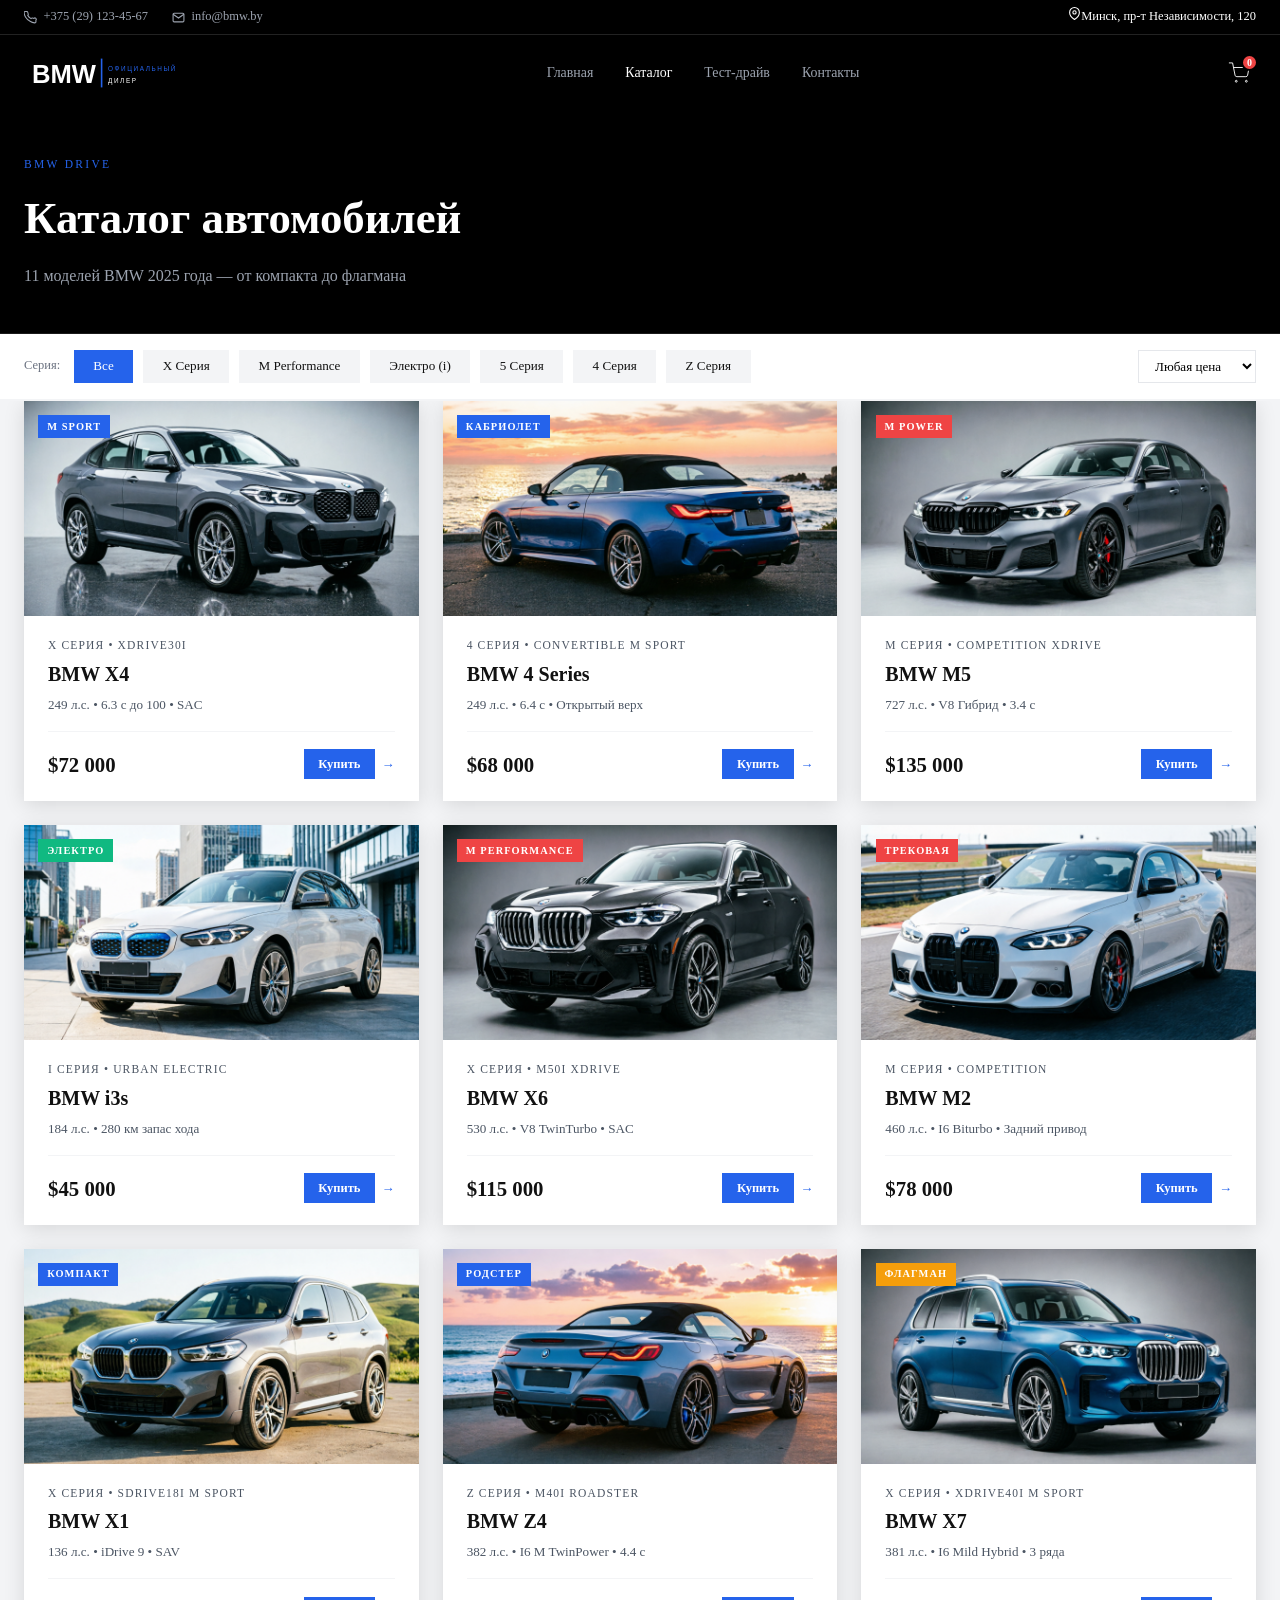
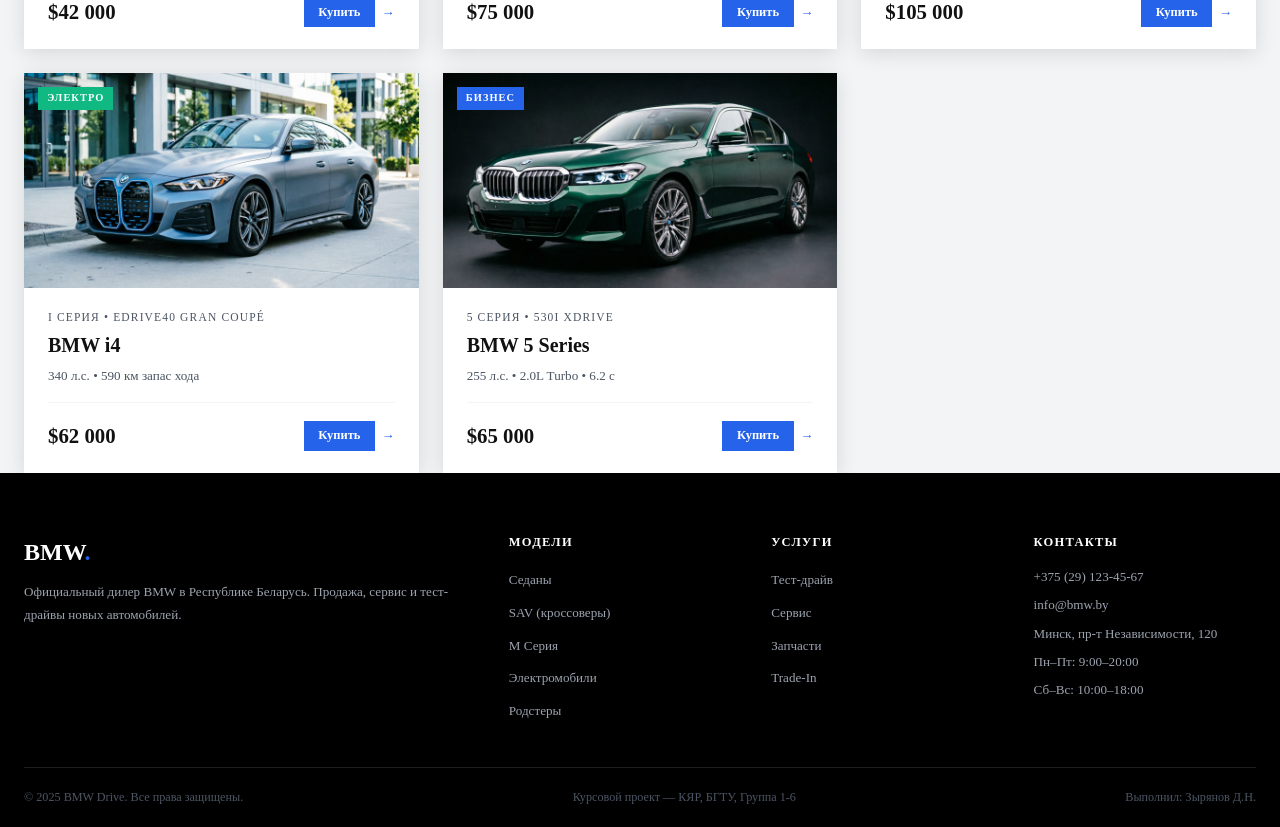
==== commit e884dab9: "Курсовой проект 2" ====
--- a/catalog.html
+++ b/catalog.html
@@ -325,18 +325,50 @@
 </main>
 
 <footer class="site-footer">
-  <div class="container">
-    <div class="footer-grid">
-      <div><div class="footer-logo">BMW<span>.</span></div><p class="footer-about">Официальный дилер BMW в Республике Беларусь.</p></div>
-      <div><p class="footer-col-title">Модели</p><ul class="footer-links"><li><a href="catalog.html?s=5">Седаны</a></li><li><a href="catalog.html?s=X">SAV</a></li><li><a href="catalog.html?s=M">M Серия</a></li><li><a href="catalog.html?s=i">Электро</a></li></ul></div>
-      <div><p class="footer-col-title">Услуги</p><ul class="footer-links"><li><a href="testdrive.html">Тест-драйв</a></li><li><a href="contacts.html">Сервис</a></li><li><a href="contacts.html">Запчасти</a></li><li><a href="contacts.html">Trade-In</a></li></ul></div>
-      <div><p class="footer-col-title">Контакты</p><ul class="footer-contacts"><li>+375 (29) 123-45-67</li><li>info@bmw.by</li><li>Минск, пр-т Независимости, 120</li></ul></div>
-    </div>
-    <div class="footer-bottom"><span>© 2025 BMW Drive. Все права защищены.</span>
+    <div class="container">
+      <div class="footer-grid">
+        <div>
+          <div class="footer-logo">BMW<span>.</span></div>
+          <p class="footer-about">Официальный дилер BMW в Республике Беларусь. Продажа, сервис и тест-драйвы новых
+            автомобилей.</p>
+        </div>
+        <div>
+          <p class="footer-col-title">Модели</p>
+          <ul class="footer-links">
+            <li><a href="catalog.html?s=5">Седаны</a></li>
+            <li><a href="catalog.html?s=X">SAV (кроссоверы)</a></li>
+            <li><a href="catalog.html?s=M">M Серия</a></li>
+            <li><a href="catalog.html?s=i">Электромобили</a></li>
+            <li><a href="catalog.html?s=Z">Родстеры</a></li>
+          </ul>
+        </div>
+        <div>
+          <p class="footer-col-title">Услуги</p>
+          <ul class="footer-links">
+            <li><a href="testdrive.html">Тест-драйв</a></li>
+            <li><a href="contacts.html">Сервис</a></li>
+            <li><a href="contacts.html">Запчасти</a></li>
+            <li><a href="contacts.html">Trade-In</a></li>
+          </ul>
+        </div>
+        <div>
+          <p class="footer-col-title">Контакты</p>
+          <ul class="footer-contacts">
+            <li>+375 (29) 123-45-67</li>
+            <li>info@bmw.by</li>
+            <li>Минск, пр-т Независимости, 120</li>
+            <li>Пн–Пт: 9:00–20:00</li>
+            <li>Сб–Вс: 10:00–18:00</li>
+          </ul>
+        </div>
+      </div>
+      <div class="footer-bottom">
+        <span>© 2025 BMW Drive. Все права защищены.</span>
         <span>Курсовой проект — КЯР, БГТУ, Группа 1-6 </span>
-        <span>Выполнил: Зырянов Д.Н.</span></div>
-  </div>
-</footer>
+        <span>Выполнил: Зырянов Д.Н.</span>
+      </div>
+    </div>
+  </footer>
 
 <div class="modal-overlay" id="cart-modal" role="dialog" aria-modal="true"><div class="modal-box"><button class="modal-close" onclick="closeModal('cart-modal')">×</button><p class="modal-title"> Корзина</p><div id="cart-items"></div><div id="cart-total-block" class="cart-total" style="display:none">Итого: $<span id="cart-sum">0</span><br><button onclick="alert(' Заявка принята!')" class="btn btn-blue" style="width:100%;margin-top:1rem;justify-content:center">Оформить заявку</button></div></div></div>
 
